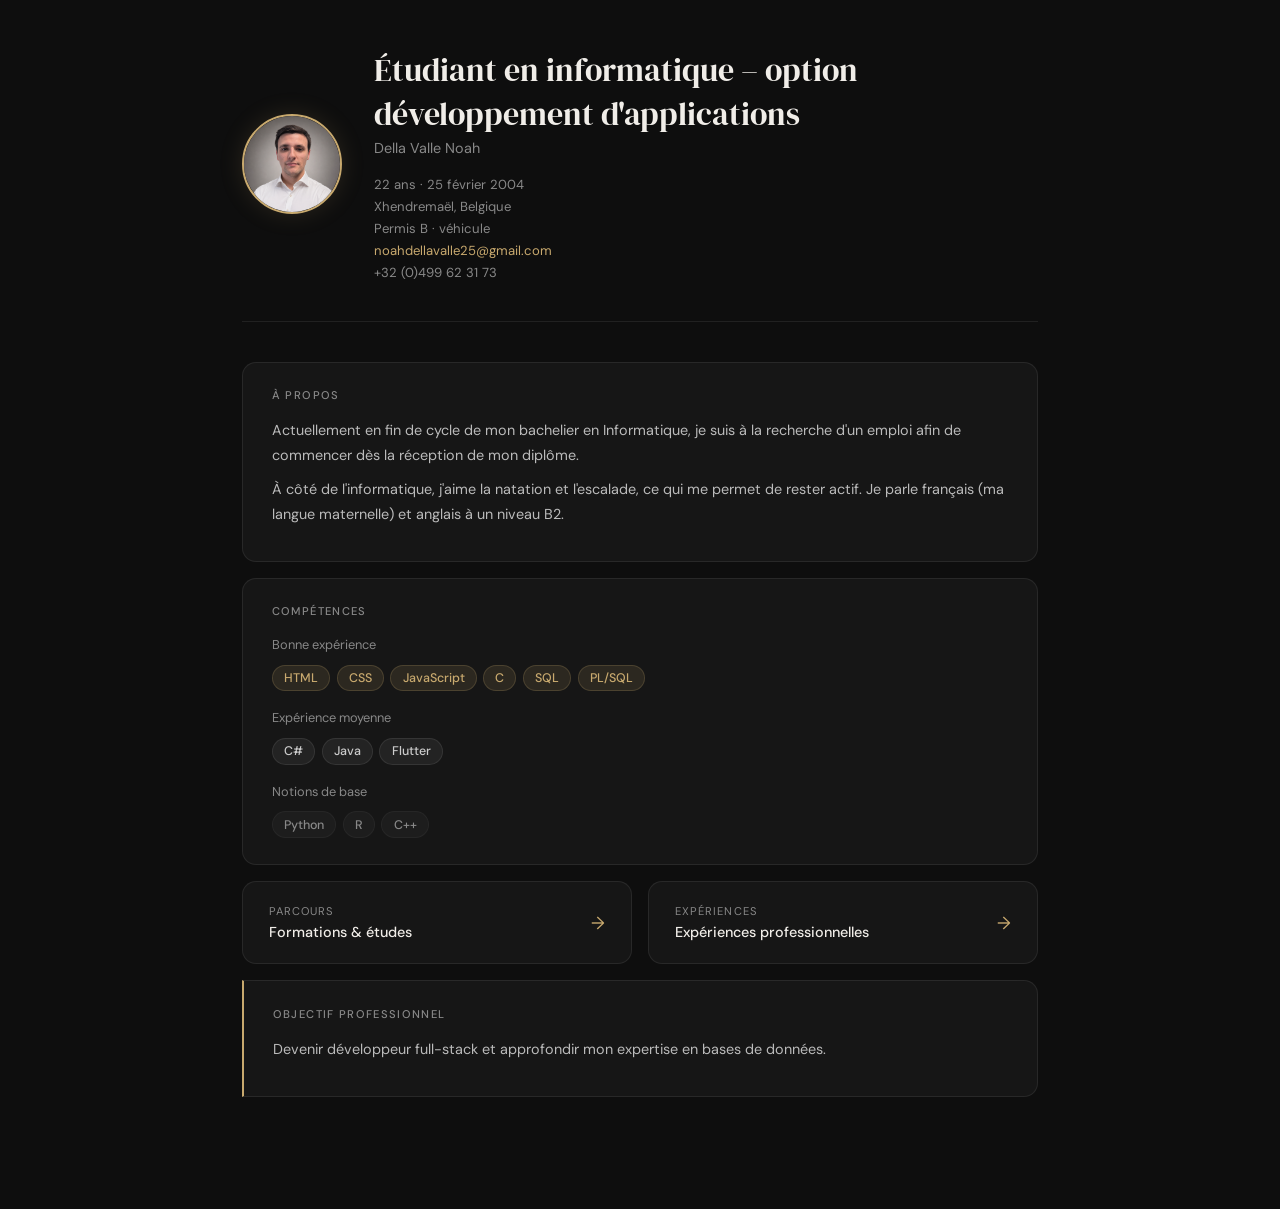
==== index.html @ 9798d190 "index in root" ====
<!DOCTYPE html>
<html lang="fr" class="MainPage">
<head>
  <meta charset="UTF-8" />
  <meta name="viewport" content="width=device-width, initial-scale=1.0" />
  <title>CV – Della Valle Noah</title>
  <link rel="stylesheet" href="./Public/css/style.css" />
  <script src="./Public/js/code.js" defer></script>
</head>
<body>

  <div class="layout">

    <header class="header-grid">
      <div class="profile-photo">
        <img src="./Public/img/pdp.png" alt="Photo de profil de Noah Della Valle" />
      </div>
      <div class="header-info">
        <h1>Étudiant en informatique – option développement d'applications</h1>
        <p class="subtitle">Della Valle Noah</p>
        <div class="contact-grid">
          <span id="age"></span>
          <span>Xhendremaël, Belgique</span>
          <span>Permis B · véhicule</span>
          <a href="mailto:noahdellavalle25@gmail.com">noahdellavalle25@gmail.com</a>
          <span>+32 (0)499 62 31 73</span>
        </div>
      </div>
    </header>

    <main>

      <div class="card">
        <h2>À propos</h2>
        <p>Actuellement en fin de cycle de mon bachelier en Informatique, je suis à la recherche d'un emploi afin de commencer dès la réception de mon diplôme.</p>
        <p>À côté de l'informatique, j'aime la natation et l'escalade, ce qui me permet de rester actif. Je parle français (ma langue maternelle) et anglais à un niveau B2.</p>
      </div>

      <div class="card">
        <h2>Compétences</h2>
        <p style="font-size:0.8rem; color:var(--muted); margin-bottom:0.5rem;">Bonne expérience</p>
        <div class="skills-row">
          <span class="skill-tag">HTML</span>
          <span class="skill-tag">CSS</span>
          <span class="skill-tag">JavaScript</span>
          <span class="skill-tag">C</span>
          <span class="skill-tag">SQL</span>
          <span class="skill-tag">PL/SQL</span>
        </div>
        <p style="font-size:0.8rem; color:var(--muted); margin-top:1rem; margin-bottom:0.5rem;">Expérience moyenne</p>
        <div class="skills-row">
          <span class="skill-tag mid">C#</span>
          <span class="skill-tag mid">Java</span>
          <span class="skill-tag mid">Flutter</span>
        </div>
        <p style="font-size:0.8rem; color:var(--muted); margin-top:1rem; margin-bottom:0.5rem;">Notions de base</p>
        <div class="skills-row">
          <span class="skill-tag low">Python</span>
          <span class="skill-tag low">R</span>
          <span class="skill-tag low">C++</span>
        </div>
      </div>

      <div class="nav-grid">
        <a href="/formation" class="nav-card">
          <div>
            <div class="nav-label">Parcours</div>
            <div class="nav-title">Formations & études</div>
          </div>
          <span class="arrow">→</span>
        </a>
        <a href="/experience" class="nav-card">
          <div>
            <div class="nav-label">Expériences</div>
            <div class="nav-title">Expériences professionnelles</div>
          </div>
          <span class="arrow">→</span>
        </a>
      </div>

      <div class="card objectif-card">
        <h2>Objectif professionnel</h2>
        <p>Devenir développeur full-stack et approfondir mon expertise en bases de données.</p>
      </div>

    </main>
  </div>

</body>
</html>
---- Public/css/style.css ----
@import url('https://fonts.googleapis.com/css2?family=DM+Sans:wght@300;400;500&family=DM+Serif+Display&display=swap');

:root {
  --bg: #0e0e0e;
  --surface: #161616;
  --surface2: #1e1e1e;
  --border: rgba(255,255,255,0.08);
  --border-hover: rgba(255,255,255,0.16);
  --text: #f0ede8;
  --muted: #888;
  --accent: #c8a96e;
  --accent-glow: rgba(200, 169, 110, 0.15);
  --accent2: #7eb8c9;
  --tag-high: rgba(200,169,110,0.12);
  --tag-mid: rgba(255,255,255,0.06);
  --tag-low: rgba(255,255,255,0.03);
}

* { margin: 0; padding: 0; box-sizing: border-box; }

html { scroll-behavior: smooth; background: var(--bg); }

body {
  font-family: 'DM Sans', sans-serif;
  background: var(--bg);
  color: var(--text);
  min-height: 100vh;
}

a { color: var(--accent); text-decoration: none; }
a:hover { text-decoration: underline; }

/*
/////////////////////////////////////////////////////////////////////// 
/////////////////////////// MAIN PAGE /////////////////////////
///////////////////////////////////////////////////////////////////////*/

.MainPage body { background: var(--bg); }

.MainPage .layout {
  max-width: 860px;
  margin: 0 auto;
  padding: 3rem 2rem 6rem;
}

.MainPage .header-grid {
  display: grid;
  grid-template-columns: auto 1fr;
  gap: 2rem;
  align-items: center;
  margin-bottom: 2.5rem;
  padding-bottom: 2.5rem;
  border-bottom: 1px solid var(--border);
}

.MainPage .profile-photo {
  width: 100px;
  height: 100px;
  border-radius: 50%;
  overflow: hidden;
  border: 2px solid var(--accent);
  box-shadow: 0 0 24px var(--accent-glow);
  flex-shrink: 0;
}

.MainPage .profile-photo img {
  width: 100%;
  height: 100%;
  object-fit: cover;
}

.MainPage .header-info h1 {
  font-family: 'DM Serif Display', serif;
  font-size: 2rem;
  font-weight: 400;
  color: var(--text);
  margin-bottom: 0.2rem;
}

.MainPage .header-info .subtitle {
  font-size: 0.9rem;
  color: var(--muted);
  margin-bottom: 1.2rem;
}

.MainPage .contact-grid {
  display: flex;
  flex-direction: column;
  gap: 0.3rem;
  font-size: 0.82rem;
  color: var(--muted);
}

.MainPage .contact-grid a { color: var(--accent); }

.MainPage .card {
  background: var(--surface);
  border: 1px solid var(--border);
  border-radius: 14px;
  padding: 1.6rem 1.8rem;
  margin-bottom: 1rem;
  transition: border-color 0.2s;
}

.MainPage .card:hover { border-color: var(--border-hover); }

.MainPage .card h2 {
  font-size: 0.7rem;
  font-weight: 500;
  letter-spacing: 0.12em;
  text-transform: uppercase;
  color: var(--muted);
  margin-bottom: 1rem;
}

.MainPage .card p {
  font-size: 0.9rem;
  color: #bbb;
  line-height: 1.75;
  margin-bottom: 0.5rem;
}

.MainPage .skills-row {
  display: flex;
  flex-wrap: wrap;
  gap: 0.4rem;
  margin-top: 0.25rem;
}

.MainPage .skill-label {
  font-size: 0.72rem;
  text-transform: uppercase;
  letter-spacing: 0.08em;
  color: var(--muted);
  margin-top: 1rem;
  margin-bottom: 0.4rem;
}

.MainPage .skill-tag {
  background: var(--tag-high);
  color: var(--accent);
  border: 1px solid rgba(200,169,110,0.2);
  font-size: 0.78rem;
  font-weight: 500;
  padding: 0.28rem 0.7rem;
  border-radius: 999px;
}

.MainPage .skill-tag.mid {
  background: var(--tag-mid);
  color: #ccc;
  border: 1px solid var(--border);
}

.MainPage .skill-tag.low {
  background: var(--tag-low);
  color: var(--muted);
  border: 1px solid rgba(255,255,255,0.04);
}

.MainPage .nav-grid {
  display: grid;
  grid-template-columns: 1fr 1fr;
  gap: 1rem;
  margin-bottom: 1rem;
}

.MainPage .nav-card {
  background: var(--surface);
  border: 1px solid var(--border);
  border-radius: 14px;
  padding: 1.4rem 1.6rem;
  text-decoration: none;
  display: flex;
  align-items: center;
  justify-content: space-between;
  transition: border-color 0.2s, background 0.2s;
  color: var(--text);
}

.MainPage .nav-card:hover {
  border-color: var(--accent);
  background: var(--accent-glow);
  text-decoration: none;
}

.MainPage .nav-card .nav-label {
  font-size: 0.7rem;
  color: var(--muted);
  text-transform: uppercase;
  letter-spacing: 0.1em;
  margin-bottom: 0.3rem;
}

.MainPage .nav-card .nav-title {
  font-weight: 500;
  font-size: 0.9rem;
  color: var(--text);
}

.MainPage .nav-card .arrow {
  font-size: 1.1rem;
  color: var(--accent);
}

.MainPage .objectif-card {
  border-left: 2px solid var(--accent);
  border-radius: 0 14px 14px 0;
}

/*
/////////////////////////////////////////////////////////////////////// 
/////////////////////////// INNER PAGES /////////////////////////
///////////////////////////////////////////////////////////////////////*/

.ExperiencePage body,
.FormationPage body { background: var(--bg); }

.ExperiencePage .layout,
.FormationPage .layout {
  max-width: 860px;
  margin: 0 auto;
  padding: 3rem 2rem 6rem;
}

.ExperiencePage .back-link,
.FormationPage .back-link {
  display: inline-flex;
  align-items: center;
  gap: 0.4rem;
  font-size: 0.82rem;
  color: var(--muted);
  margin-bottom: 2.5rem;
  text-decoration: none;
  transition: color 0.2s;
}

.ExperiencePage .back-link:hover,
.FormationPage .back-link:hover {
  color: var(--accent);
  text-decoration: none;
}

.ExperiencePage .page-title,
.FormationPage .page-title {
  font-family: 'DM Serif Display', serif;
  font-size: 1.9rem;
  font-weight: 400;
  color: var(--text);
  margin-bottom: 0.4rem;
}

.ExperiencePage .page-subtitle,
.FormationPage .page-subtitle {
  font-size: 0.88rem;
  color: var(--muted);
  margin-bottom: 2.5rem;
}

.ExperiencePage .timeline,
.FormationPage .timeline {
  position: relative;
  padding-left: 1.5rem;
}

.ExperiencePage .timeline::before,
.FormationPage .timeline::before {
  content: '';
  position: absolute;
  left: 0;
  top: 8px;
  bottom: 0;
  width: 1px;
  background: var(--border);
}

.ExperiencePage .item,
.FormationPage .item {
  position: relative;
  padding-left: 1.5rem;
  padding-bottom: 2.5rem;
}

.ExperiencePage .item::before,
.FormationPage .item::before {
  content: '';
  position: absolute;
  left: -1.5rem;
  top: 8px;
  width: 7px;
  height: 7px;
  border-radius: 50%;
  background: var(--accent);
  box-shadow: 0 0 10px var(--accent-glow);
  transform: translateX(-3px);
}

.ExperiencePage .item:last-child,
.FormationPage .item:last-child { padding-bottom: 0; }

.ExperiencePage .item-header,
.FormationPage .item-header {
  display: flex;
  align-items: baseline;
  justify-content: space-between;
  gap: 1rem;
  flex-wrap: wrap;
  margin-bottom: 0.2rem;
}

.ExperiencePage .item-title,
.FormationPage .item-title {
  font-weight: 500;
  font-size: 0.95rem;
  color: var(--text);
}

.ExperiencePage .item-date,
.FormationPage .item-date {
  font-size: 0.78rem;
  color: var(--muted);
  white-space: nowrap;
}

.ExperiencePage .item-subtitle,
.FormationPage .item-subtitle {
  font-size: 0.82rem;
  color: var(--accent);
  margin-bottom: 0.75rem;
  font-weight: 500;
}

.ExperiencePage .item-desc,
.FormationPage .item-desc {
  font-size: 0.875rem;
  color: var(--muted);
  line-height: 1.65;
}

.ExperiencePage .item ul {
  list-style: none;
  padding: 0;
  display: flex;
  flex-direction: column;
  gap: 0.4rem;
  margin-top: 0.5rem;
}

.ExperiencePage .item ul li {
  font-size: 0.85rem;
  color: #aaa;
  padding-left: 1rem;
  position: relative;
  line-height: 1.65;
}

.ExperiencePage .item ul li::before {
  content: '–';
  position: absolute;
  left: 0;
  color: var(--accent);
  opacity: 0.6;
}

.ExperiencePage .badges {
  display: flex;
  flex-wrap: wrap;
  gap: 0.4rem;
  margin-bottom: 0.85rem;
}

.ExperiencePage .badge {
  background: var(--tag-high);
  color: var(--accent);
  border: 1px solid rgba(200,169,110,0.2);
  font-size: 0.72rem;
  font-weight: 500;
  padding: 0.2rem 0.6rem;
  border-radius: 999px;
}

@media (max-width: 600px) {
  .MainPage .layout,
  .ExperiencePage .layout,
  .FormationPage .layout {
    padding: 1.5rem 1rem 4rem;
  }

  .MainPage .header-grid {
    grid-template-columns: 1fr;
    gap: 1.2rem;
  }

  .MainPage .nav-grid { grid-template-columns: 1fr; }

  .MainPage .header-info h1 { font-size: 1.6rem; }

  .ExperiencePage .page-title,
  .FormationPage .page-title { font-size: 1.5rem; }
}
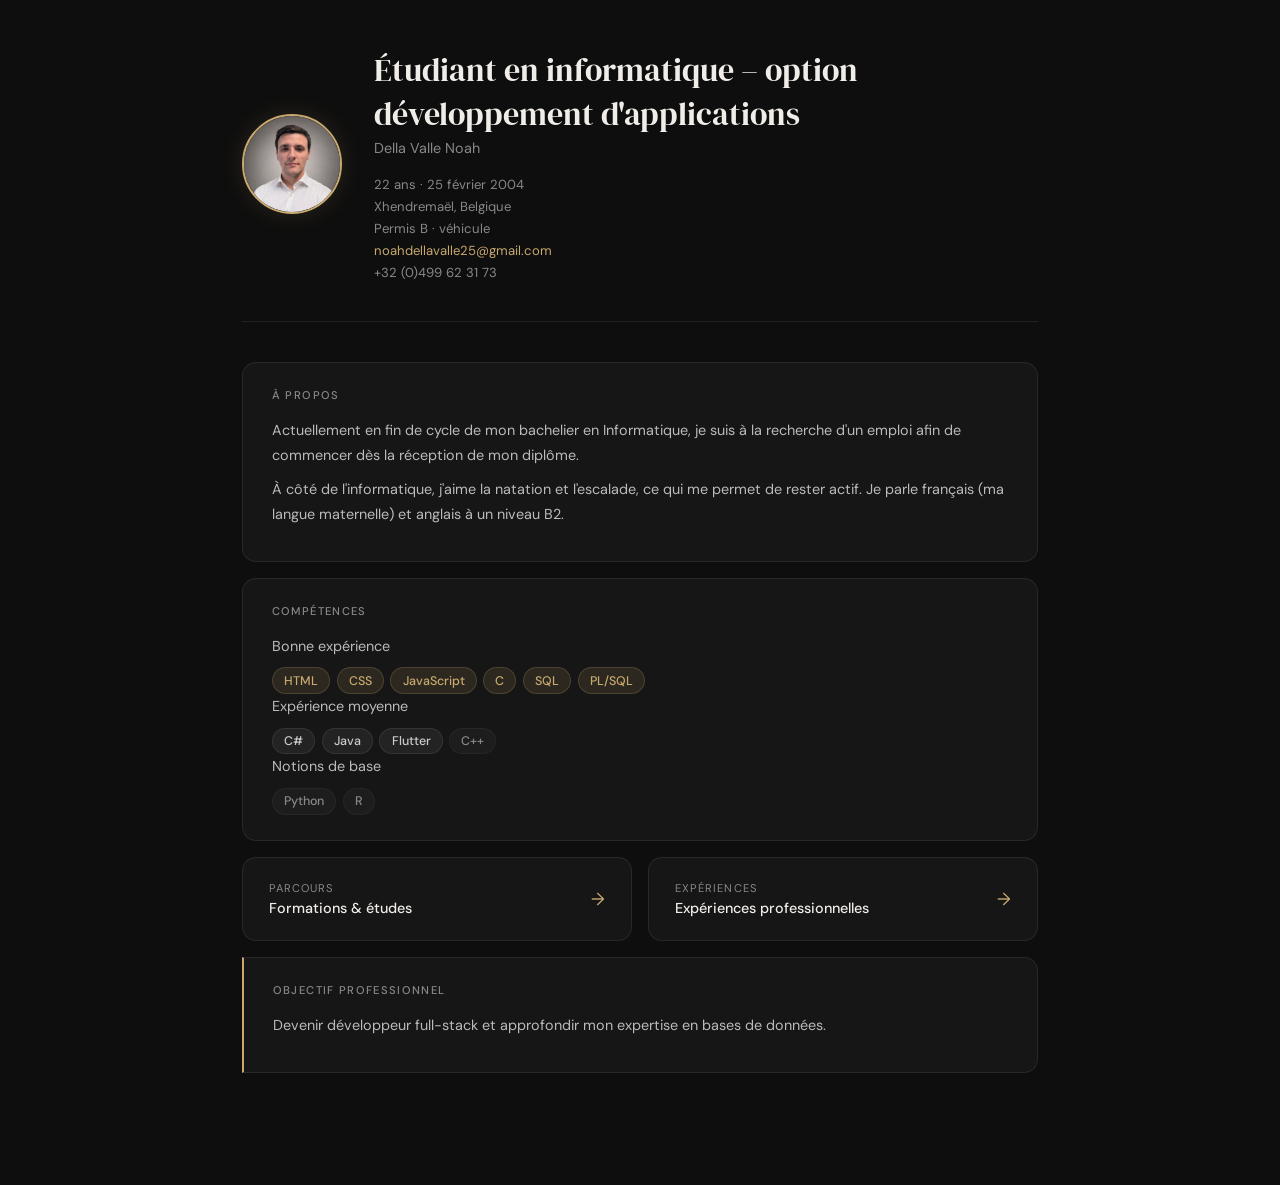
==== commit 11e5c615: "link a href correction" ====
--- a/index.html
+++ b/index.html
@@ -38,7 +38,7 @@
 
       <div class="card">
         <h2>Compétences</h2>
-        <p style="font-size:0.8rem; color:var(--muted); margin-bottom:0.5rem;">Bonne expérience</p>
+        <p>Bonne expérience</p>
         <div class="skills-row">
           <span class="skill-tag">HTML</span>
           <span class="skill-tag">CSS</span>
@@ -47,29 +47,29 @@
           <span class="skill-tag">SQL</span>
           <span class="skill-tag">PL/SQL</span>
         </div>
-        <p style="font-size:0.8rem; color:var(--muted); margin-top:1rem; margin-bottom:0.5rem;">Expérience moyenne</p>
+        <p>Expérience moyenne</p>
         <div class="skills-row">
           <span class="skill-tag mid">C#</span>
           <span class="skill-tag mid">Java</span>
           <span class="skill-tag mid">Flutter</span>
+          <span class="skill-tag low">C++</span>
         </div>
-        <p style="font-size:0.8rem; color:var(--muted); margin-top:1rem; margin-bottom:0.5rem;">Notions de base</p>
+        <p>Notions de base</p>
         <div class="skills-row">
           <span class="skill-tag low">Python</span>
           <span class="skill-tag low">R</span>
-          <span class="skill-tag low">C++</span>
         </div>
       </div>
 
       <div class="nav-grid">
-        <a href="/formation" class="nav-card">
+        <a href="Public/html/formation.html" class="nav-card">
           <div>
             <div class="nav-label">Parcours</div>
             <div class="nav-title">Formations & études</div>
           </div>
           <span class="arrow">→</span>
         </a>
-        <a href="/experience" class="nav-card">
+        <a href="Public/html/experience.html" class="nav-card">
           <div>
             <div class="nav-label">Expériences</div>
             <div class="nav-title">Expériences professionnelles</div>
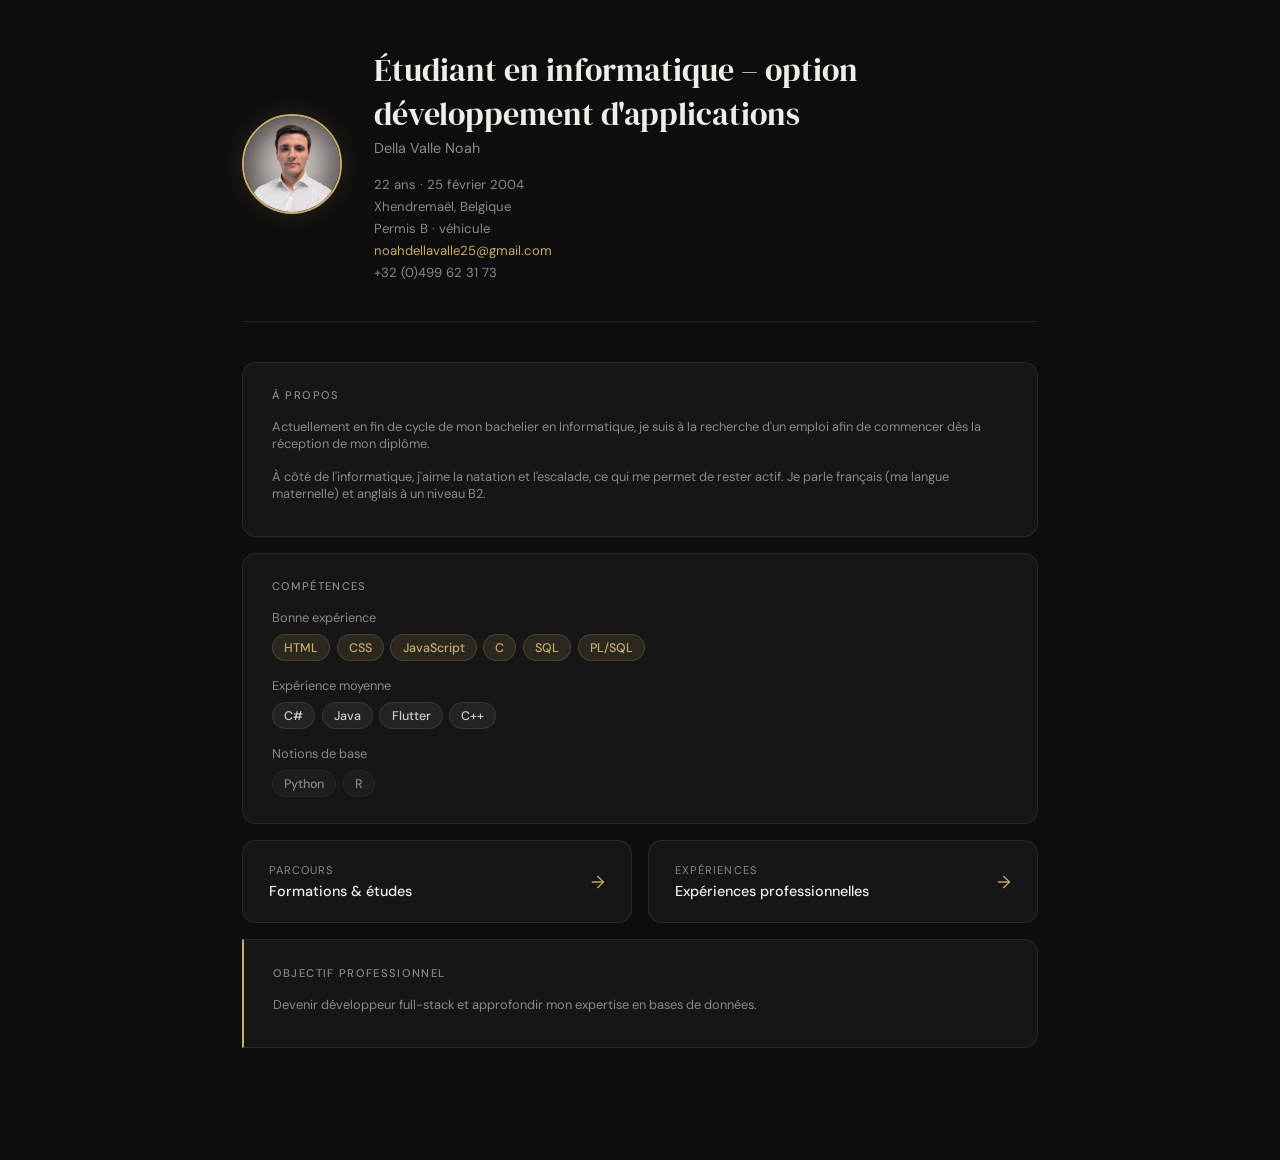
==== commit 81c8c4c5: "card style" ====
--- a/index.html
+++ b/index.html
@@ -52,7 +52,7 @@
           <span class="skill-tag mid">C#</span>
           <span class="skill-tag mid">Java</span>
           <span class="skill-tag mid">Flutter</span>
-          <span class="skill-tag low">C++</span>
+          <span class="skill-tag mid">C++</span>
         </div>
         <p>Notions de base</p>
         <div class="skills-row">
--- a/Public/css/style.css
+++ b/Public/css/style.css
@@ -114,10 +114,10 @@
 }
 
 .MainPage .card p {
-  font-size: 0.9rem;
-  color: #bbb;
-  line-height: 1.75;
-  margin-bottom: 0.5rem;
+  font-size:0.8rem; 
+  color:var(--muted); 
+  margin-top:1rem; 
+  margin-bottom:0.5rem;
 }
 
 .MainPage .skills-row {
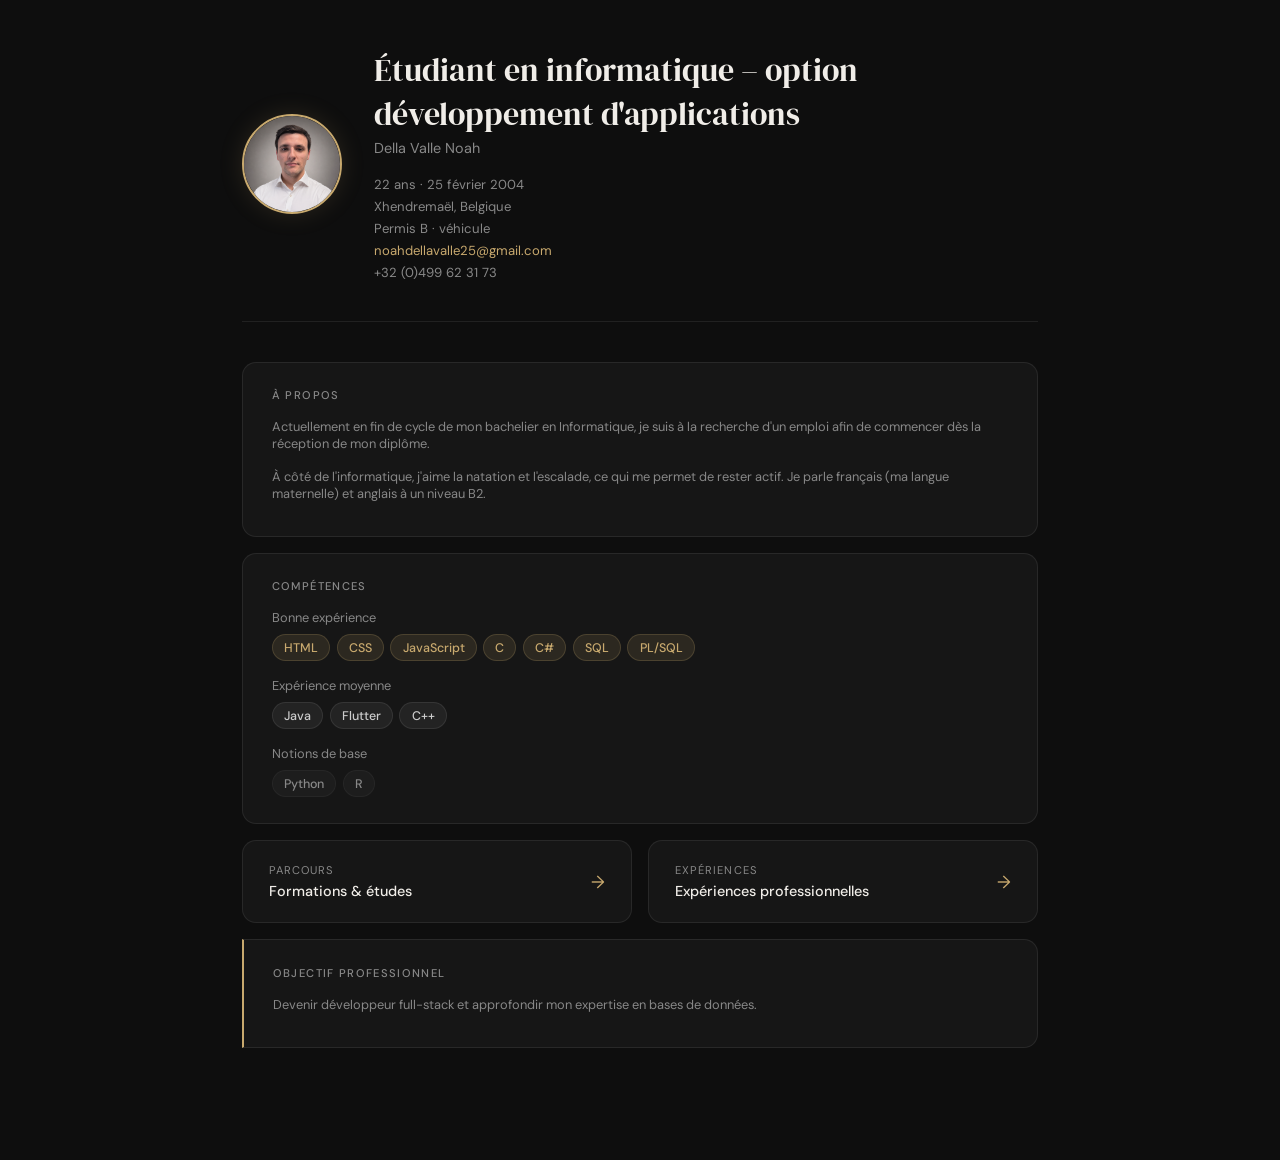
==== commit a8baa431: "skill moved" ====
--- a/index.html
+++ b/index.html
@@ -44,12 +44,12 @@
           <span class="skill-tag">CSS</span>
           <span class="skill-tag">JavaScript</span>
           <span class="skill-tag">C</span>
+          <span class="skill-tag">C#</span>
           <span class="skill-tag">SQL</span>
           <span class="skill-tag">PL/SQL</span>
         </div>
         <p>Expérience moyenne</p>
         <div class="skills-row">
-          <span class="skill-tag mid">C#</span>
           <span class="skill-tag mid">Java</span>
           <span class="skill-tag mid">Flutter</span>
           <span class="skill-tag mid">C++</span>
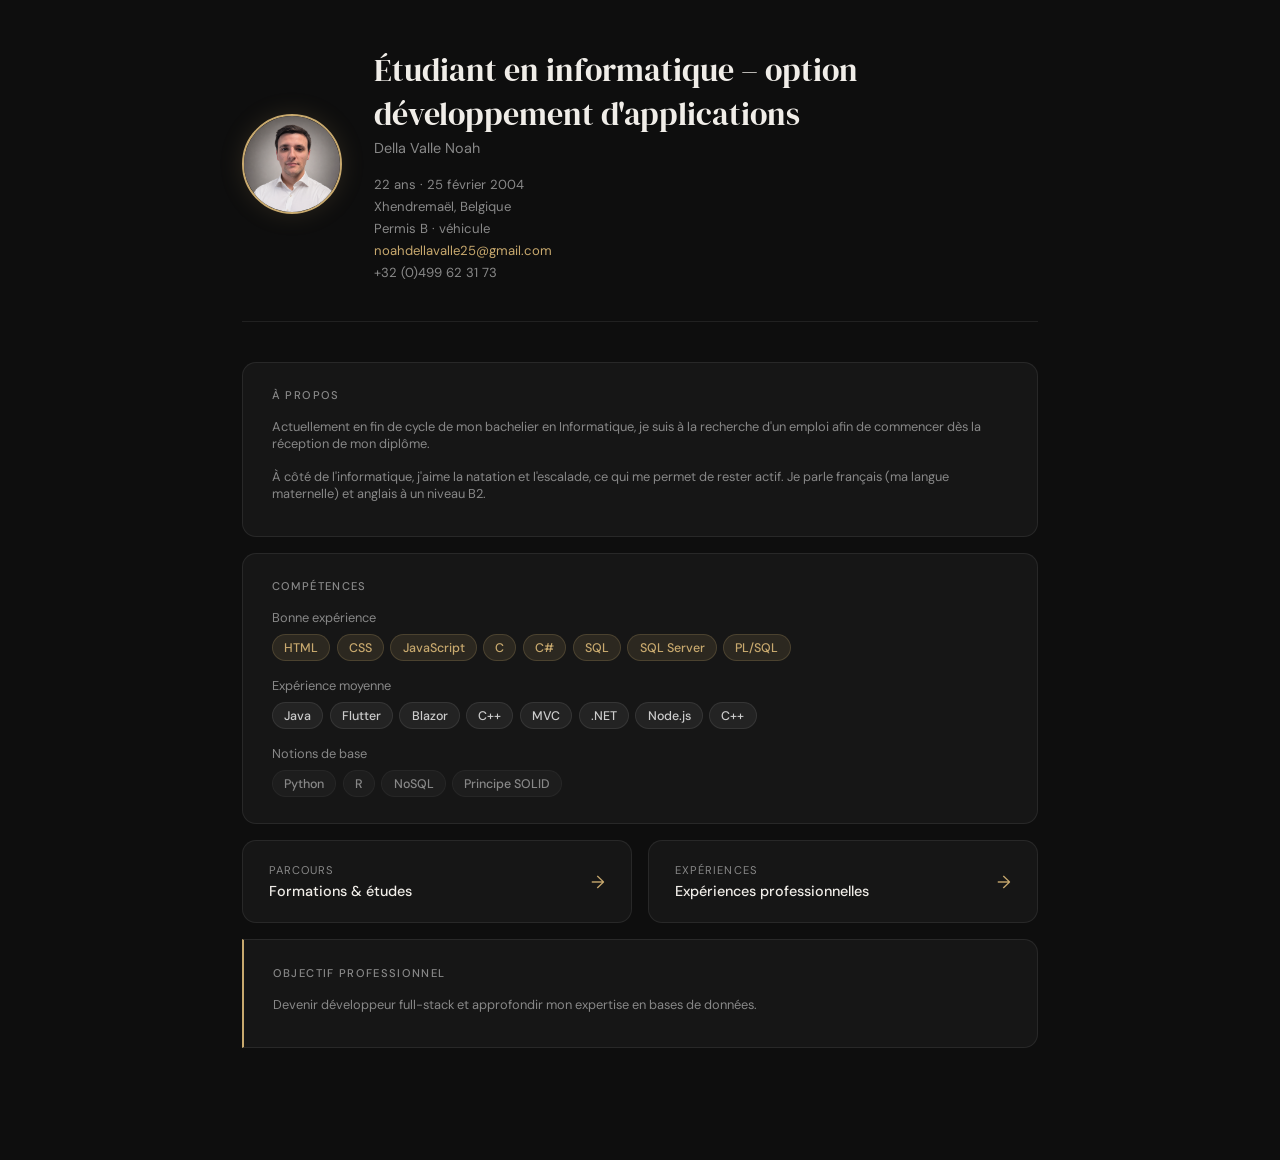
==== commit 6273a50a: "added skills" ====
--- a/index.html
+++ b/index.html
@@ -46,18 +46,26 @@
           <span class="skill-tag">C</span>
           <span class="skill-tag">C#</span>
           <span class="skill-tag">SQL</span>
+          <span class="skill-tag">SQL Server</span>
           <span class="skill-tag">PL/SQL</span>
         </div>
         <p>Expérience moyenne</p>
         <div class="skills-row">
           <span class="skill-tag mid">Java</span>
           <span class="skill-tag mid">Flutter</span>
+          <span class="skill-tag mid">Blazor</span>
+          <span class="skill-tag mid">C++</span>
+          <span class="skill-tag mid">MVC</span>
+          <span class="skill-tag mid">.NET</span>
+          <span class="skill-tag mid"> Node.js</span>
           <span class="skill-tag mid">C++</span>
         </div>
         <p>Notions de base</p>
         <div class="skills-row">
           <span class="skill-tag low">Python</span>
           <span class="skill-tag low">R</span>
+          <span class="skill-tag low">NoSQL</span>
+          <span class="skill-tag low"> Principe SOLID</span>
         </div>
       </div>
 
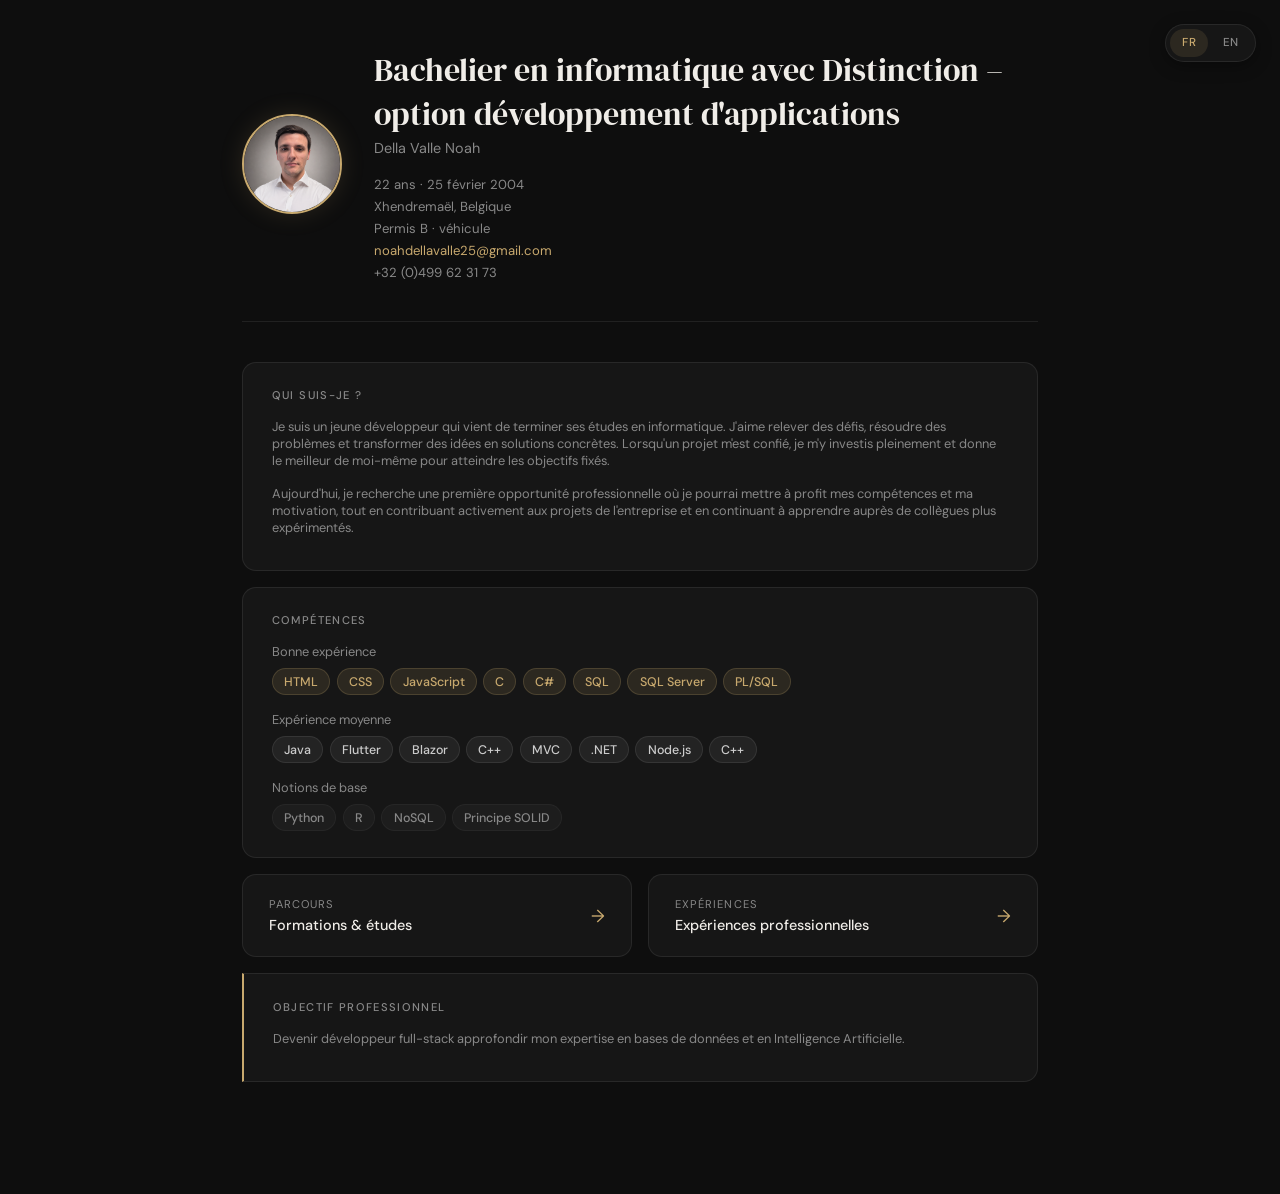
==== commit fa16f6f7: "Lang EN" ====
--- a/index.html
+++ b/index.html
@@ -3,11 +3,18 @@
 <head>
   <meta charset="UTF-8" />
   <meta name="viewport" content="width=device-width, initial-scale=1.0" />
-  <title>CV – Della Valle Noah</title>
+  <title data-i18n="main.pageTitle">CV – Della Valle Noah</title>
   <link rel="stylesheet" href="./Public/css/style.css" />
+  <script src="./Public/js/translations.js" defer></script>
+  <script src="./Public/js/i18n.js" defer></script>
   <script src="./Public/js/code.js" defer></script>
 </head>
 <body>
+
+  <div class="lang-switcher" role="group" aria-label="Choix de la langue / Language choice">
+    <button type="button" class="lang-option" data-lang="fr">FR</button>
+    <button type="button" class="lang-option" data-lang="en">EN</button>
+  </div>
 
   <div class="layout">
 
@@ -16,12 +23,12 @@
         <img src="./Public/img/pdp.png" alt="Photo de profil de Noah Della Valle" />
       </div>
       <div class="header-info">
-        <h1>Étudiant en informatique – option développement d'applications</h1>
+        <h1 data-i18n="main.heading">Bachelier en informatique avec Distinction – option développement d'applications</h1>
         <p class="subtitle">Della Valle Noah</p>
         <div class="contact-grid">
           <span id="age"></span>
-          <span>Xhendremaël, Belgique</span>
-          <span>Permis B · véhicule</span>
+          <span data-i18n="main.location">Xhendremaël, Belgique</span>
+          <span data-i18n="main.permit">Permis B · véhicule</span>
           <a href="mailto:noahdellavalle25@gmail.com">noahdellavalle25@gmail.com</a>
           <span>+32 (0)499 62 31 73</span>
         </div>
@@ -31,14 +38,13 @@
     <main>
 
       <div class="card">
-        <h2>À propos</h2>
-        <p>Actuellement en fin de cycle de mon bachelier en Informatique, je suis à la recherche d'un emploi afin de commencer dès la réception de mon diplôme.</p>
-        <p>À côté de l'informatique, j'aime la natation et l'escalade, ce qui me permet de rester actif. Je parle français (ma langue maternelle) et anglais à un niveau B2.</p>
-      </div>
+        <h2 data-i18n="main.aboutTitle">Qui suis-je ?</h2>
+        <p data-i18n="main.aboutP1">Je suis un jeune développeur qui vient de terminer ses études en informatique. J'aime relever des défis, résoudre des problèmes et transformer des idées en solutions concrètes. Lorsqu'un projet m'est confié, je m'y investis pleinement et donne le meilleur de moi-même pour atteindre les objectifs fixés.</p>
+        <p data-i18n="main.aboutP2">Aujourd'hui, je recherche une première opportunité professionnelle où je pourrai mettre à profit mes compétences et ma motivation, tout en contribuant activement aux projets de l'entreprise et en continuant à apprendre auprès de collègues plus expérimentés.</p>      </div>
 
       <div class="card">
-        <h2>Compétences</h2>
-        <p>Bonne expérience</p>
+        <h2 data-i18n="main.skillsTitle">Compétences</h2>
+        <p data-i18n="main.skillsHigh">Bonne expérience</p>
         <div class="skills-row">
           <span class="skill-tag">HTML</span>
           <span class="skill-tag">CSS</span>
@@ -49,7 +55,7 @@
           <span class="skill-tag">SQL Server</span>
           <span class="skill-tag">PL/SQL</span>
         </div>
-        <p>Expérience moyenne</p>
+        <p data-i18n="main.skillsMid">Expérience moyenne</p>
         <div class="skills-row">
           <span class="skill-tag mid">Java</span>
           <span class="skill-tag mid">Flutter</span>
@@ -60,35 +66,35 @@
           <span class="skill-tag mid"> Node.js</span>
           <span class="skill-tag mid">C++</span>
         </div>
-        <p>Notions de base</p>
+        <p data-i18n="main.skillsLow">Notions de base</p>
         <div class="skills-row">
           <span class="skill-tag low">Python</span>
           <span class="skill-tag low">R</span>
           <span class="skill-tag low">NoSQL</span>
-          <span class="skill-tag low"> Principe SOLID</span>
+          <span class="skill-tag low" data-i18n="main.skillSolid">Principe SOLID</span>
         </div>
       </div>
 
       <div class="nav-grid">
         <a href="Public/html/formation.html" class="nav-card">
           <div>
-            <div class="nav-label">Parcours</div>
-            <div class="nav-title">Formations & études</div>
+            <div class="nav-label" data-i18n="main.navFormationLabel">Parcours</div>
+            <div class="nav-title" data-i18n="main.navFormationTitle">Formations & études</div>
           </div>
           <span class="arrow">→</span>
         </a>
         <a href="Public/html/experience.html" class="nav-card">
           <div>
-            <div class="nav-label">Expériences</div>
-            <div class="nav-title">Expériences professionnelles</div>
+            <div class="nav-label" data-i18n="main.navExperienceLabel">Expériences</div>
+            <div class="nav-title" data-i18n="main.navExperienceTitle">Expériences professionnelles</div>
           </div>
           <span class="arrow">→</span>
         </a>
       </div>
 
       <div class="card objectif-card">
-        <h2>Objectif professionnel</h2>
-        <p>Devenir développeur full-stack et approfondir mon expertise en bases de données.</p>
+        <h2 data-i18n="main.objectifTitle">Objectif professionnel</h2>
+        <p data-i18n="main.objectifText">Devenir développeur full-stack approfondir mon expertise en bases de données et en Intelligence Artificielle.</p>
       </div>
 
     </main>
--- a/Public/css/style.css
+++ b/Public/css/style.css
@@ -32,6 +32,58 @@
 
 /*
 /////////////////////////////////////////////////////////////////////// 
+/////////////////////////// LANGUAGE SWITCHER /////////////////////////
+///////////////////////////////////////////////////////////////////////*/
+
+.lang-switcher {
+  position: fixed;
+  top: 1.5rem;
+  right: 1.5rem;
+  z-index: 100;
+  display: flex;
+  background: var(--surface);
+  border: 1px solid var(--border);
+  border-radius: 999px;
+  padding: 0.25rem;
+  gap: 0.15rem;
+  box-shadow: 0 4px 16px rgba(0,0,0,0.35);
+}
+
+.lang-option {
+  background: transparent;
+  border: none;
+  color: var(--muted);
+  font-family: 'DM Sans', sans-serif;
+  font-size: 0.72rem;
+  font-weight: 500;
+  letter-spacing: 0.05em;
+  padding: 0.4rem 0.75rem;
+  border-radius: 999px;
+  cursor: pointer;
+  transition: background 0.2s, color 0.2s;
+}
+
+.lang-option:hover { color: var(--text); }
+
+.lang-option.active {
+  background: var(--tag-high);
+  color: var(--accent);
+}
+
+.lang-option:focus-visible {
+  outline: 2px solid var(--accent);
+  outline-offset: 2px;
+}
+
+@media (max-width: 600px) {
+  .lang-switcher {
+    top: 1rem;
+    right: 1rem;
+  }
+}
+
+/*
+/////////////////////////////////////////////////////////////////////// 
 /////////////////////////// MAIN PAGE /////////////////////////
 ///////////////////////////////////////////////////////////////////////*/
 
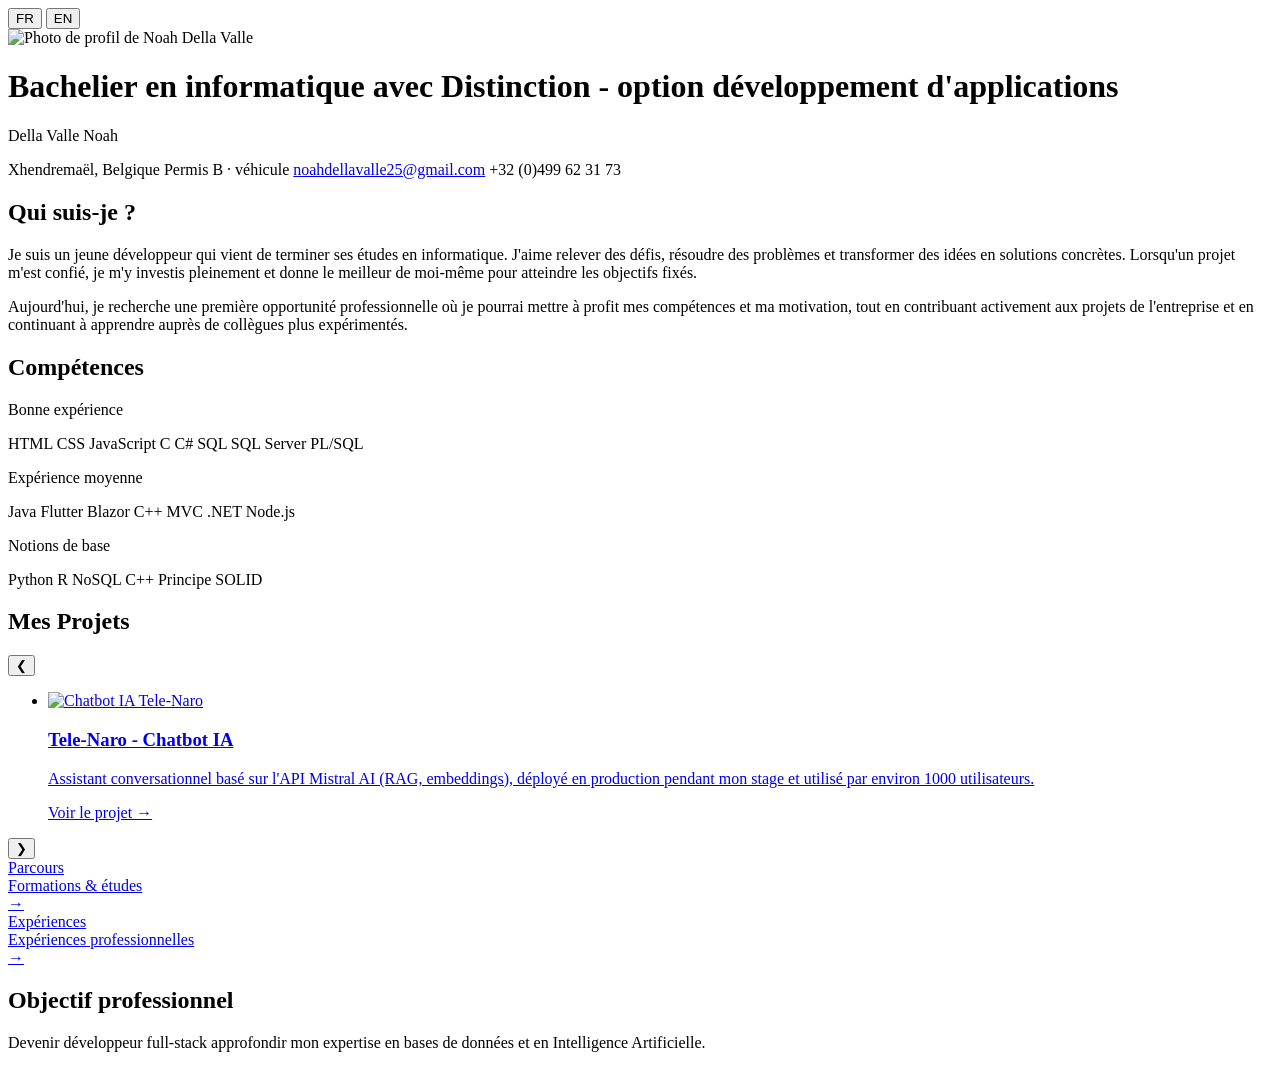
==== commit 329cc33a: "Added project" ====
--- a/index.html
+++ b/index.html
@@ -3,11 +3,12 @@
 <head>
   <meta charset="UTF-8" />
   <meta name="viewport" content="width=device-width, initial-scale=1.0" />
-  <title data-i18n="main.pageTitle">CV – Della Valle Noah</title>
-  <link rel="stylesheet" href="./Public/css/style.css" />
-  <script src="./Public/js/translations.js" defer></script>
-  <script src="./Public/js/i18n.js" defer></script>
-  <script src="./Public/js/code.js" defer></script>
+  <title data-i18n="main.pageTitle">CV - Della Valle Noah</title>
+  <link rel="stylesheet" href="./public/css/style.css" />
+  <script src="./public/js/translations.js" defer></script>
+  <script src="./public/js/i18n.js" defer></script>
+  <script src="./public/js/code.js" defer></script>
+  <script src="./public/js/carousel.js" defer></script>
 </head>
 <body>
 
@@ -17,13 +18,12 @@
   </div>
 
   <div class="layout">
-
     <header class="header-grid">
       <div class="profile-photo">
-        <img src="./Public/img/pdp.png" alt="Photo de profil de Noah Della Valle" />
+        <img src="./public/img/pdp.png" alt="Photo de profil de Noah Della Valle" />
       </div>
       <div class="header-info">
-        <h1 data-i18n="main.heading">Bachelier en informatique avec Distinction – option développement d'applications</h1>
+        <h1 data-i18n="main.heading">Bachelier en informatique avec Distinction - option développement d'applications</h1>
         <p class="subtitle">Della Valle Noah</p>
         <div class="contact-grid">
           <span id="age"></span>
@@ -36,7 +36,6 @@
     </header>
 
     <main>
-
       <div class="card">
         <h2 data-i18n="main.aboutTitle">Qui suis-je ?</h2>
         <p data-i18n="main.aboutP1">Je suis un jeune développeur qui vient de terminer ses études en informatique. J'aime relever des défis, résoudre des problèmes et transformer des idées en solutions concrètes. Lorsqu'un projet m'est confié, je m'y investis pleinement et donne le meilleur de moi-même pour atteindre les objectifs fixés.</p>
@@ -63,27 +62,54 @@
           <span class="skill-tag mid">C++</span>
           <span class="skill-tag mid">MVC</span>
           <span class="skill-tag mid">.NET</span>
-          <span class="skill-tag mid"> Node.js</span>
-          <span class="skill-tag mid">C++</span>
+          <span class="skill-tag mid">Node.js</span>
         </div>
         <p data-i18n="main.skillsLow">Notions de base</p>
         <div class="skills-row">
           <span class="skill-tag low">Python</span>
           <span class="skill-tag low">R</span>
           <span class="skill-tag low">NoSQL</span>
+          <span class="skill-tag low">C++</span>
           <span class="skill-tag low" data-i18n="main.skillSolid">Principe SOLID</span>
         </div>
       </div>
 
+      <div class="card">
+        <h2 data-i18n="main.projectsTitle">Mes Projets</h2>
+
+        <div class="carousel">
+          <button class="carousel-btn prev" id="projectsPrev" type="button" aria-label="Projet précédent">&#10094;</button>
+
+          <ul class="carousel-track" id="projectsTrack">
+            <li>
+              <a class="project-card" href="public/html/chatbot.html">
+                <div class="project-img-wrap">
+                  <img src="public/img/irisChatbot.png" alt="Chatbot IA Tele-Naro" loading="lazy" onerror="this.onerror=null;this.src='public/img/projects/placeholder.svg'">
+                </div>
+                <div class="project-info">
+                  <h3 data-i18n="main.proj1Title">Tele-Naro - Chatbot IA</h3>
+                  <p data-i18n="main.proj1Desc">Assistant conversationnel basé sur l'API Mistral AI (RAG, embeddings), déployé en production pendant mon stage et utilisé par environ 1000 utilisateurs.</p>
+                  <span class="project-cta" data-i18n="main.projectCta">Voir le projet →</span>
+                </div>
+              </a>
+            </li>
+          </ul>
+
+          <button class="carousel-btn next" id="projectsNext" type="button" aria-label="Projet suivant">&#10095;</button>
+        </div>
+
+        <div class="carousel-dots" id="projectsDots"></div>
+      </div>
+
       <div class="nav-grid">
-        <a href="Public/html/formation.html" class="nav-card">
+        <a href="public/html/formation.html" class="nav-card">
           <div>
             <div class="nav-label" data-i18n="main.navFormationLabel">Parcours</div>
             <div class="nav-title" data-i18n="main.navFormationTitle">Formations & études</div>
           </div>
           <span class="arrow">→</span>
         </a>
-        <a href="Public/html/experience.html" class="nav-card">
+        <a href="public/html/experience.html" class="nav-card">
           <div>
             <div class="nav-label" data-i18n="main.navExperienceLabel">Expériences</div>
             <div class="nav-title" data-i18n="main.navExperienceTitle">Expériences professionnelles</div>
